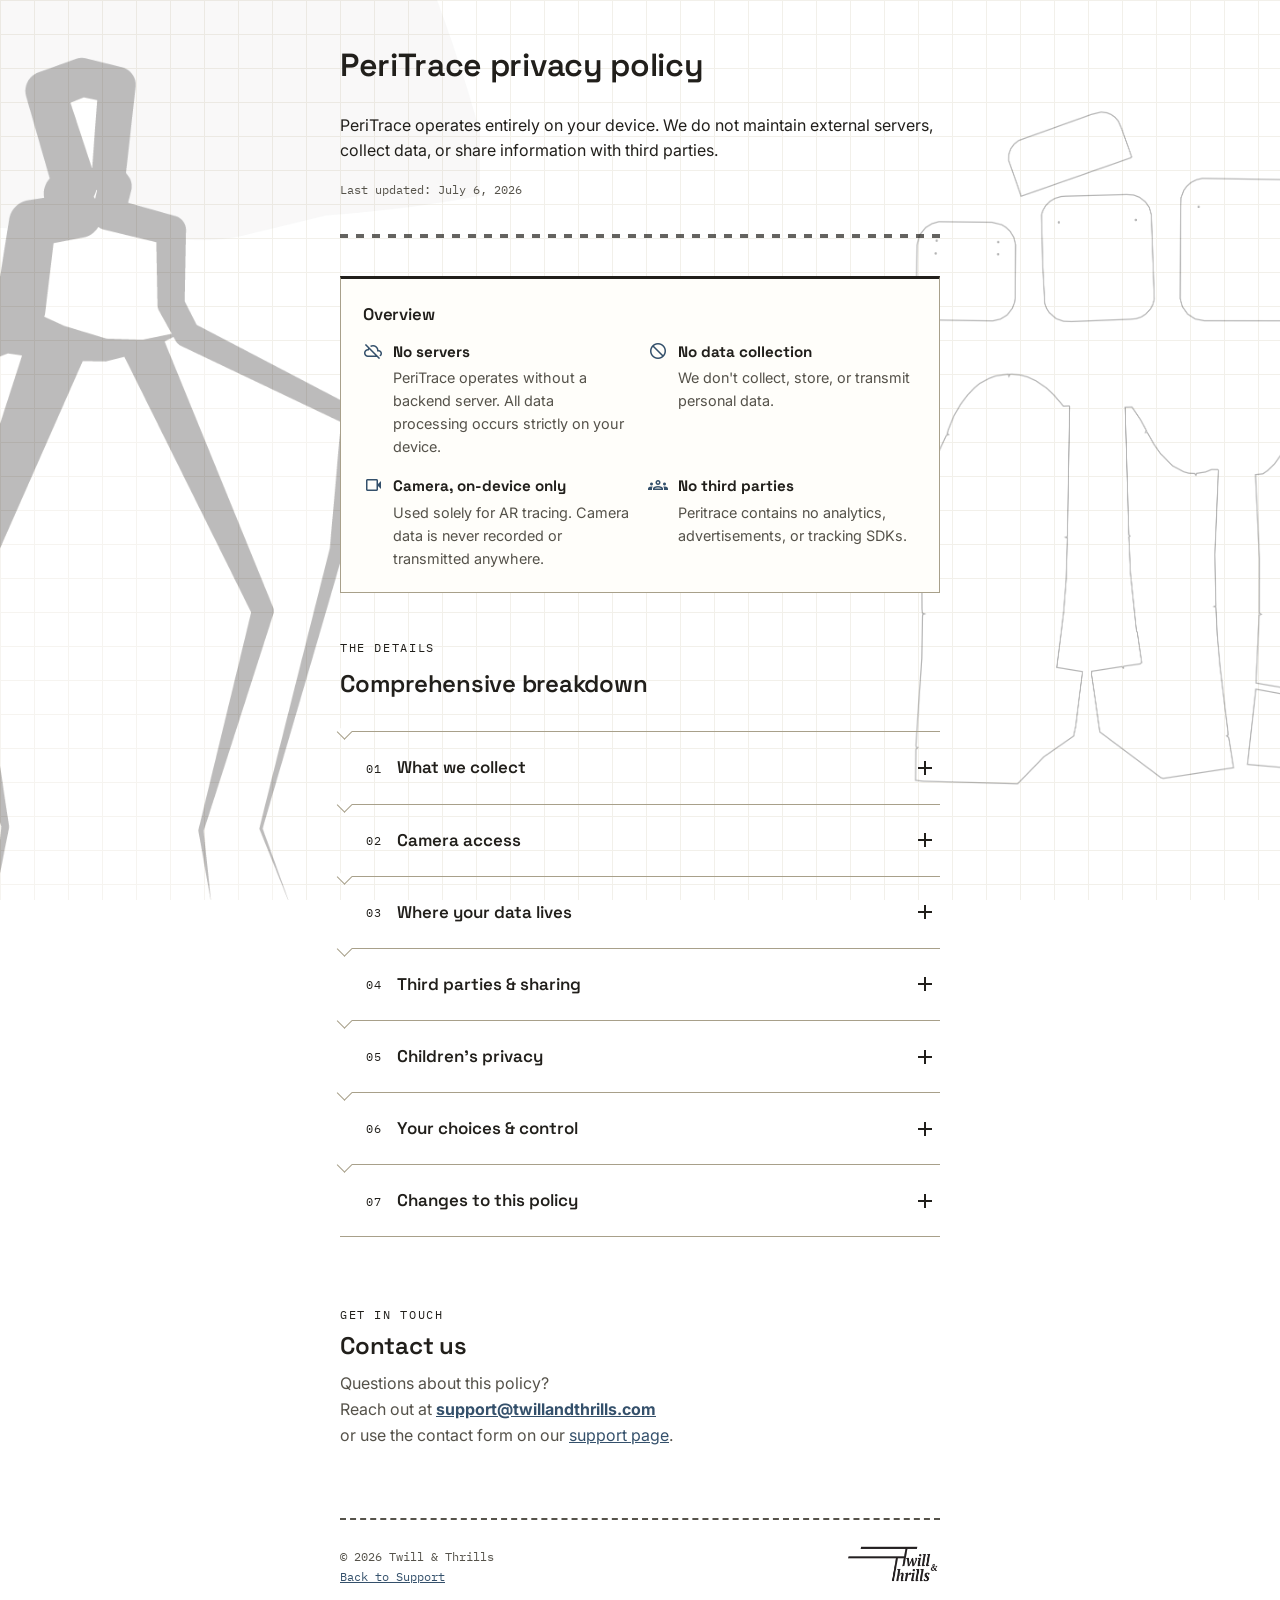
==== peritrace/privacy.html @ 460242a3 "minor updates" ====
<!DOCTYPE html>
<html lang="en">

<head>
  <meta charset="UTF-8">
  <meta name="viewport" content="width=device-width, initial-scale=1.0">
  <title>PeriTrace — Privacy Policy</title>
  <meta name="description" content="Privacy policy for PeriTrace: pattern tracer.">
  <link rel="preconnect" href="https://fonts.googleapis.com">
  <link rel="preconnect" href="https://fonts.gstatic.com" crossorigin>
  <link
    href="https://fonts.googleapis.com/css2?family=Space+Grotesk:wght@400;500;600;700&family=Inter:wght@400;500;600&family=IBM+Plex+Mono:wght@400;500&display=swap"
    rel="stylesheet">
  <link href="https://fonts.googleapis.com/css2?family=Material+Symbols+Outlined" rel="stylesheet">

  <link rel="stylesheet" href="styling.css">
</head>

<body>

  <div class="side-art left" aria-hidden="true">
    <img src="images/Side_Art_Left.png" alt="Left Side Art">
  </div>
  <div class="side-art right" aria-hidden="true">
    <img src="images/Side_Art_Right.png" alt="Right Side Art">
  </div>

  <div class="page">

    <header class="page-header">
      <h1>PeriTrace privacy policy</h1>
      <p>PeriTrace operates entirely on your device. We do not maintain external servers, collect data, or share information with third parties.</p>
      <p class="updated-tag">Last updated: July 6, 2026</p>
      <span class="stitch" aria-hidden="true"></span>
    </header>

    <div class="summary-box">
      <h3>Overview</h3>
      <div class="summary-grid">
        <div class="summary-item">
          <span class="material-symbols-outlined">cloud_off</span>
          <span class="txt"><strong>No servers</strong>PeriTrace operates without a backend server. All data processing occurs strictly on your device.</span>
        </div>
        <div class="summary-item">
          <span class="material-symbols-outlined">block</span>
          <span class="txt"><strong>No data collection</strong>We don't collect, store, or transmit personal data.</span>
        </div>
        <div class="summary-item">
          <span class="material-symbols-outlined">videocam</span>
          <span class="txt"><strong>Camera, on-device only</strong>Used solely for AR tracing. Camera data is never recorded or transmitted anywhere.</span>
        </div>
        <div class="summary-item">
          <span class="material-symbols-outlined">groups</span>
          <span class="txt"><strong>No third parties</strong>Peritrace contains no analytics, advertisements, or tracking SDKs.</span>
        </div>
      </div>
    </div>

    <section class="policy" aria-label="Privacy policy sections">
      <span class="eyebrow">The details</span>
      <h2>Comprehensive breakdown</h2>

      <div class="policy-list" id="policyList">

        <!-- 01 -->
        <div class="policy-item">
          <button class="policy-q" aria-expanded="false">
            <span class="policy-tag">01</span>
            <span class="policy-q-text">What we collect</span>
            <span class="policy-marker" aria-hidden="true"></span>
          </button>
          <div class="policy-a-wrap">
            <div class="policy-a-inner">
              <div class="policy-a">
                <p><strong>Nothing.</strong> PeriTrace operates entirely without a backend server, user accounts, or analytics and crash-reporting services embedded in the app. Consequently, no personal information—including names, email addresses, precise locations, device identifiers, or usage statistics—is collected or stored. All application operations remain strictly local to your device.</p>
                <p>The only exception occurs if you choose to <strong>email us directly</strong> through the support page's contact form — that opens your own mail app and sends a message from your own email address to ours. That message is handled like any other email you send, and only exists because you chose to send it.</p>
              </div>
            </div>
          </div>
        </div>

        <!-- 02 -->
        <div class="policy-item">
          <button class="policy-q" aria-expanded="false">
            <span class="policy-tag">02</span>
            <span class="policy-q-text">Camera access</span>
            <span class="policy-marker" aria-hidden="true"></span>
          </button>
          <div class="policy-a-wrap">
            <div class="policy-a-inner">
              <div class="policy-a">
                <p>PeriTrace requests <strong>camera permission</strong> so it can power its core AR pattern-tracing feature — detecting flat surfaces, showing the live camera feed, and letting you trace pattern pieces in augmented reality.</p>
                <ul>
                  <li>The camera feed is processed <strong>entirely on your device</strong> using Apple's ARKit framework.</li>
                  <li>PeriTrace does <strong>not</strong> record, save, or transmit the camera feed or any video/image frames.</li>
                  <li>Only the geometry you actively capture (vertices and marks you place while tracing) is kept, and it's stored as part of your pattern data — not as an image or video.</li>
                  <li>You can revoke camera access at any time in 
                    <br>
                    <strong>iOS Settings → PeriTrace → Camera</strong>.
                    <br>
                    Without it, the tracing feature won't work, but the rest of the app (pattern management and canvas - where pattern pieces are viewed and organized) will.</li>
                </ul>
              </div>
            </div>
          </div>
        </div>

        <!-- 03 -->
        <div class="policy-item">
          <button class="policy-q" aria-expanded="false">
            <span class="policy-tag">03</span>
            <span class="policy-q-text">Where your data lives</span>
            <span class="policy-marker" aria-hidden="true"></span>
          </button>
          <div class="policy-a-wrap">
            <div class="policy-a-inner">
              <div class="policy-a">
                <p>All patterns, pieces, and exported files you create in PeriTrace are stored <strong>locally on your
                  iPhone</strong>.</p>
                  <p>Saved files are stored locally in 
                    <br>
                    <strong>On My iPhone → PeriTrace → Saves</strong>
                    <br>
                    in the proprietary .peri format</p>
                  <p>Exported files are automatically saved to 
                    <br>
                    <strong>On My iPhone → PeriTrace → Exports</strong>
                    <br>
                    and will overwrite any existing files with identical names. These files are only shared elsewhere if you explicitly choose a destination in the iOS Share Sheet (e.g., saving to Files, AirDrop, or sending to another app).</p>
                <p>If you use iCloud device backups, your PeriTrace data may be included in that backup like any other app data — that's governed by Apple's iCloud terms, not by us, since we have no server-side involvement at any point.</p>
              </div>
            </div>
          </div>
        </div>

        <!-- 04 -->
        <div class="policy-item">
          <button class="policy-q" aria-expanded="false">
            <span class="policy-tag">04</span>
            <span class="policy-q-text">Third parties &amp; sharing</span>
            <span class="policy-marker" aria-hidden="true"></span>
          </button>
          <div class="policy-a-wrap">
            <div class="policy-a-inner">
              <div class="policy-a">
                <p>PeriTrace does not integrate third-party analytics, advertising, or tracking SDKs. Consequently, no user data is sold, rented, or distributed, as no data is collected or retained by the application.</p>
                <p>The app relies on Apple's built-in frameworks (such as ARKit) to function, which run locally under Apple's own platform policies. Apple's handling of on-device system frameworks is covered by Apple's own privacy practices, not by PeriTrace.</p>
              </div>
            </div>
          </div>
        </div>

        <!-- 05 -->
        <div class="policy-item">
          <button class="policy-q" aria-expanded="false">
            <span class="policy-tag">05</span>
            <span class="policy-q-text">Children's privacy</span>
            <span class="policy-marker" aria-hidden="true"></span>
          </button>
          <div class="policy-a-wrap">
            <div class="policy-a-inner">
              <div class="policy-a">
                <p>Because PeriTrace collects no personal data from anyone, it does not knowingly collect personal data from children either. The app is a general-purpose pattern-digitizing tool and is not directed at children.</p>
              </div>
            </div>
          </div>
        </div>

        <!-- 06 -->
        <div class="policy-item">
          <button class="policy-q" aria-expanded="false">
            <span class="policy-tag">06</span>
            <span class="policy-q-text">Your choices &amp; control</span>
            <span class="policy-marker" aria-hidden="true"></span>
          </button>
          <div class="policy-a-wrap">
            <div class="policy-a-inner">
              <div class="policy-a">
                <ul>
                  <li><strong>Camera permission:</strong> grant or revoke anytime in iOS Settings.</li>
                  <li><strong>Your patterns:</strong> live exclusively on your device. You can delete them at any time from within PeriTrace or manually via the iOS Files app. There's no cloud-based copies on our infrastructure to also delete.</li>
                  <li><strong>Uninstalling the app:</strong> permanently removes all locally stored PeriTrace data from your device (aside from any files you've separately exported or backed up elsewhere). However, to regulate trial features without using a tracking profile or an online account, a local numeric token tracking your used trial exports will be stored securely in the iOS keychain. Because of native iOS system behavior, Keychain tokens persist on your device even after uninstalling the app and will remain dormant unless the application is reinstalled</li>
                </ul>
              </div>
            </div>
          </div>
        </div>

        <!-- 07 -->
        <div class="policy-item">
          <button class="policy-q" aria-expanded="false">
            <span class="policy-tag">07</span>
            <span class="policy-q-text">Changes to this policy</span>
            <span class="policy-marker" aria-hidden="true"></span>
          </button>
          <div class="policy-a-wrap">
            <div class="policy-a-inner">
              <div class="policy-a">
                <p>If PeriTrace ever changes how it works — for example, if a future version adds an optional cloud
                  sync feature — this policy will be updated first, and the "Last updated" date above will reflect the
                  change. We will not start collecting data silently.</p>
              </div>
            </div>
          </div>
        </div>
      </div>
    </section>

    <section class="contact" id="contact">
      <span class="eyebrow">Get in touch</span>
      <h2>Contact us</h2>
      <p>Questions about this policy?
        <br>
        Reach out at <a href="mailto:support@twillandthrills.com"><strong>support@twillandthrills.com</strong></a>
        <br>
        or use the contact form on our <a href="support">support page</a>.</p>
    </section>

    <footer>
      <span>
        <div>© 2026 Twill &amp; Thrills</div>
        <div><a href="support">Back to Support</a></div>
      </span>
       <span>
        <img src="images/Logo_TwillAndThrills.png" alt="Twill & Thrills Logo" height="40">
      </span>
    </footer>

  </div>

  <script>
    // Accordion: only one open at a time
    const policyItems = document.querySelectorAll('.policy-item');
    policyItems.forEach(item => {
      const btn = item.querySelector('.policy-q');
      btn.addEventListener('click', () => {
        const isOpen = item.classList.contains('open');
        policyItems.forEach(i => {
          i.classList.remove('open');
          i.querySelector('.policy-q').setAttribute('aria-expanded', 'false');
        });
        if (!isOpen) {
          item.classList.add('open');
          btn.setAttribute('aria-expanded', 'true');
        }
      });
    });
  </script>

</body>

</html>
---- peritrace/styling.css ----
:root {
   --paper: #ffffff;
   --paper-deep: #ffffff;
   --ink: #211F1B;
   --ink-soft: #55524A;
   --thread: #211F1B;
   --thread-deep: #34506B;
   --chalk: #34506B;
   --line: #CFC8B4;
   --line-strong: #a8a08a;
   --card: #FFFEFA;
   --card-destructive: #FF0800;
   --radius: 2px;
   --opacity: 0.7;
   --side-art-opacity: 0.3;
}

* {
   box-sizing: border-box;
}

html {
   scroll-behavior: smooth;
}

body {
   margin: 0;
   background: var(--paper);
   color: var(--ink);
   font-family: 'Inter', system-ui, sans-serif;
   font-size: 16px;
   line-height: 1.6;
   -webkit-font-smoothing: antialiased;
}

/* --- background grid texture, evokes pattern paper --- */
body::before {
   content: "";
   position: fixed;
   inset: 0;
   background-image:
      linear-gradient(var(--line) 1px, transparent 1px),
      linear-gradient(90deg, var(--line) 1px, transparent 1px);
   background-size: 34px 34px;
   opacity: 0.28;
   pointer-events: none;
   z-index: 0;
}

h1,
h2,
h3 {
   font-family: 'Space Grotesk', sans-serif;
   font-weight: 600;
   letter-spacing: -0.01em;
   color: var(--ink);
}

.eyebrow {
   font-family: 'IBM Plex Mono', monospace;
   font-size: 0.72rem;
   letter-spacing: 0.14em;
   text-transform: uppercase;
   color: var(--thread);
}

a {
   color: var(--chalk);
}

/* ---------- fixed side art ---------- */
.side-art {
   position: fixed;
   top: 0;
   height: 100vh;
   z-index: 0;
   pointer-events: none;
   display: flex;
   align-items: top;
}

@media (min-width: 768px) {
   .side-art {
      width: 25vw;
   }
}

@media (min-width: 992px) {
   .side-art {
      width: 20vw;
   }
}

@media (min-width: 1200px) {
   .side-art {
      width: 25vw;
   }
}

.side-art.left {
   left: 0;
   top: 0;
   justify-content: flex-start;
   /* align-items: flex-start; */
}

.side-art.right {
   right: 0;
   justify-content: center;
   /* align-items: flex-start; */
}

.side-art img {
   width: 150%;
   height: auto;
   max-height: 100vh;
   object-fit: cover;
   opacity: var(--side-art-opacity);
   filter: sepia(6%) saturate(85%);
}

.side-art.left img {
   margin-left: 0px;
}

.side-art.right img {
   margin-right: 0px;
}

/* ---------- layout ---------- */
.page {
   position: relative;
   z-index: 2;
   margin: 0 auto;
   max-width: 100vw;
   padding: 0 20px 80px;
}

@media (min-width: 768px) {
   .page {
      margin-left: 25vw;
      margin-right: 0;
      max-width: 75vw;
   }
}

@media (min-width: 992px) {
   .page {
      margin-left: 20vw;
      margin-right: 20vw;
      max-width: 60vw;
   }
}

@media (min-width: 1200px) {
   .page {
      margin-left: 25vw;
      margin-right: 25vw;
      max-width: 50vw;
   }
}

/* ---------- header ---------- */

header {
   margin-top: 40px;
}

.updated-tag {
   font-family: 'IBM Plex Mono', monospace;
   font-size: 0.78rem;
   color: var(--ink-soft);
   margin-top: 10px;
}

.stitch {
   display: inline-block;
   width: 100%;
   height: 4px;
   margin-top: 22px;
   background-image: repeating-linear-gradient(90deg, var(--thread) 0 8px, transparent 8px 16px);
   opacity: var(--opacity);
}

/* ---------- FAQ list ---------- */
section.faq {
   margin-top: 20px;
   margin-bottom: 64px;
}

section.faq>h2 {
   font-size: 1.5rem;
   margin: 0 0 6px;
}

section.faq>.eyebrow {
   display: block;
   margin-bottom: 8px;
}

.faq-list {
   margin-top: 28px;
   border-top: 1px solid var(--line-strong);
}

.faq-item {
   border-bottom: 1px solid var(--line-strong);
   position: relative;
}

.faq-item::before {
   /* garment notch mark */
   content: "";
   position: absolute;
   left: -1px;
   top: 0;
   width: 10px;
   height: 10px;
   background: var(--paper);
   border-right: 1px solid var(--line-strong);
   border-bottom: 1px solid var(--line-strong);
   transform: translateY(-50%) rotate(45deg);
}

.faq-q {
   all: unset;
   display: flex;
   align-items: center;
   gap: 16px;
   width: 100%;
   padding: 22px 6px 22px 26px;
   cursor: pointer;
   box-sizing: border-box;
}

.faq-q:focus-visible {
   outline: 2px solid var(--chalk);
   outline-offset: 2px;
}

.faq-tag {
   font-family: 'IBM Plex Mono', monospace;
   font-size: 0.72rem;
   color: var(--thread);
   letter-spacing: 0.06em;
   flex: 0 0 auto;
   padding-top: 2px;
}

.faq-q-text {
   font-family: 'Space Grotesk', sans-serif;
   font-weight: 600;
   font-size: 1.06rem;
   flex: 1 1 auto;
}

.faq-marker {
   flex: 0 0 auto;
   width: 18px;
   height: 18px;
   position: relative;
}

.faq-marker::before,
.faq-marker::after {
   content: "";
   position: absolute;
   background: var(--ink);
   top: 50%;
   left: 50%;
   transform: translate(-50%, -50%);
   transition: transform 0.25s ease, opacity 0.2s ease;
}

.faq-marker::before {
   width: 14px;
   height: 2px;
}

.faq-marker::after {
   width: 2px;
   height: 14px;
}

.faq-item.open .faq-marker::after {
   transform: translate(-50%, -50%) rotate(90deg);
   opacity: 0;
}

.faq-item.open .faq-marker::before {
   background: var(--thread);
}

.faq-a-wrap {
   display: grid;
   grid-template-rows: 0fr;
   transition: grid-template-rows 0.32s ease;
}

.faq-item.open .faq-a-wrap {
   grid-template-rows: 1fr;
}

.faq-a-inner {
   overflow: hidden;
}

.faq-a {
   padding: 0 6px 28px 26px;
   color: var(--ink-soft);
   font-size: 0.98rem;
   border-top: 1px dashed var(--line-strong);
   margin-top: -1px;
   padding-top: 18px;
}

.faq-a p {
   margin: 0 0 12px;
}

.faq-a p:last-child {
   margin-bottom: 0;
}

.faq-a ul {
   margin: 0 0 14px;
   padding-left: 20px;
}

.faq-a li {
   margin-bottom: 8px;
}

.faq-a strong {
   color: var(--ink);
}

.faq-a .sub-note {
   background: var(--card);
   border: 1px solid var(--line);
   border-left: 3px solid var(--chalk);
   padding: 12px 14px;
   font-size: 0.9rem;
   margin: 14px 0;
}

.faq-a .sub-note.tip {
   border-left-color: var(--thread);
}

.button {
   display: inline-flex;
   align-items: center;
   justify-content: center;
   vertical-align: middle;
   gap: 6px;
   width: 80px;
   height: 20px;
   padding: 2px 10px 2px 10px;
   font-family: 'IBM Plex Mono', monospace;
   font-size: 0.82rem;
   color: var(--ink);
   background: var(--card);
   border: 1px solid var(--line-strong);
   border-radius: 50%;
   white-space: nowrap;
}

.btn-capsule {
   padding: 2px 10px 2px 10px;
   border-radius: 20px;
}

.btn-circle {
   width: 30px !important;
   height: 30px !important;
   padding: 5px;
   border-radius: 50%;
}

.btn-plain {
   width: 60px !important;
   padding: 5px !important;
   border: 0 !important;
}

.btn-plain-long {
   width: 120px !important;
   padding: 5px !important;
   border: 0 !important;
}

.button.destructive {
   background: var(--card-destructive) !important;
   border: 0 !important;
   color: #fff !important;
}

.button.done {
   color: #007AFF !important;
}

.button.cancel span.material-symbols-outlined {
   font-size: 20px !important;
   height: 18px !important;
}

.button span,
.button .material-symbols-outlined {
   display: inline-flex;
   align-items: center;
   justify-content: center;
   font-size: 15px;
   height: 15px;
   flex-shrink: 0;
}

.fmt-grid {
   display: grid;
   grid-template-columns: repeat(auto-fit, minmax(150px, 1fr));
   gap: 12px;
   margin: 14px 0 4px;
}

.fmt-card {
   background: var(--card);
   border: 1px solid var(--line-strong);
   padding: 14px;
}

.fmt-card b {
   font-family: 'Space Grotesk', sans-serif;
   color: var(--thread);
   display: block;
   margin-bottom: 4px;
   font-size: 0.95rem;
}

.fmt-card span {
   font-size: 0.86rem;
   color: var(--ink-soft);
}

/* ---------- bug report callout ---------- */
.callout {
   background: var(--card);
   border: 1px solid var(--line-strong);
   border-top: 3px solid var(--thread);
   padding: 20px 20px 20px;
   margin: 40px 0 40px;
}

.callout h3 {
   margin: 0 0 8px;
   font-size: 1.2rem;
}

.callout p {
   margin: 0;
   color: var(--ink-soft);
}

.callout a.jump {
   display: inline-block;
   margin-top: 14px;
   font-family: 'IBM Plex Mono', monospace;
   font-size: 0.82rem;
   color: var(--thread-deep);
   text-decoration: none;
   border-bottom: 1px dashed var(--thread-deep);
}

/* ---------- contact form ---------- */
section.contact {
   scroll-margin-top: 40px;
}

section.contact h2 {
   font-size: 1.5rem;
   margin: 0 0 6px;
}

section.contact>p {
   color: var(--ink-soft);
   margin: 0 0 28px;
   max-width: 50ch;
}

.ticket {
   background: var(--card);
   border: 1px solid var(--line-strong);
   padding: 20px;
   position: relative;
}

.ticket::before {
   content: "";
   position: absolute;
   inset: 8px;
   border: 1px dashed var(--line);
   pointer-events: none;
}

.field {
   margin-bottom: 20px;
}

.field label {
   display: block;
   font-family: 'IBM Plex Mono', monospace;
   font-size: 0.74rem;
   text-transform: uppercase;
   letter-spacing: 0.08em;
   color: var(--ink-soft);
   margin-bottom: 6px;
}

.field input,
.field select,
.field textarea {
   width: 100%;
   font-family: 'Inter', sans-serif;
   font-size: 0.98rem;
   color: var(--ink);
   background: transparent;
   border: none;
   border-bottom: 1px solid var(--line-strong);
   padding: 8px 2px;
   outline: none;
   transition: border-color 0.2s ease;
}

.field textarea {
   resize: vertical;
   min-height: 100px;
   border: 1px solid var(--line-strong);
   padding: 10px;
}

.field input:focus,
.field select:focus,
.field textarea:focus {
   border-color: var(--thread);
}

.field-row {
   display: grid;
   grid-template-columns: 1fr 1fr;
   gap: 20px;
}

@media (max-width: 768px) {
   .field-row {
      grid-template-columns: 1fr;
   }
}

.send-btn {
   font-family: 'Space Grotesk', sans-serif;
   font-weight: 600;
   font-size: 0.98rem;
   background: var(--thread);
   color: #fff;
   border: none;
   padding: 13px 28px;
   cursor: pointer;
   display: inline-flex;
   align-items: center;
   gap: 10px;
   transition: background 0.18s ease, transform 0.12s ease;
}

.send-btn:hover {
   background: var(--thread-deep);
}

.send-btn:active {
   transform: translateY(1px);
}

.send-btn svg {
   width: 16px;
   height: 16px;
}

.form-note {
   font-size: 0.82rem;
   color: var(--ink-soft);
   margin-top: 14px;
}

.form-status {
   font-size: 0.85rem;
   margin-top: 12px;
   font-family: 'IBM Plex Mono', monospace;
   color: var(--chalk);
   display: none;
}

.form-status.show {
   display: block;
}

footer {
   margin-top: 70px;
   padding-top: 24px;
   border-top: 2px dashed;
   font-family: 'IBM Plex Mono', monospace;
   font-size: 0.78rem;
   color: var(--ink-soft);
   display: flex;
   justify-content: space-between;
   align-items: center;
   flex-wrap: wrap;
   gap: 10px;
}

@media (max-width: 992px) {
   .side-art.right {
      display: none;
   }
}

@media (max-width: 768px) {
   .side-art.left {
      display: none;
   }
}

@media (prefers-reduced-motion: reduce) {
   html {
      scroll-behavior: auto;
   }

   .faq-a-wrap,
   .faq-marker::before,
   .faq-marker::after,
   .send-btn {
      transition: none;
   }
}




/* ---------- privacy policy ---------- */

/* ---------- summary box ---------- */
.summary-box {
   background: var(--card);
   border: 1px solid var(--line-strong);
   border-top: 3px solid var(--thread);
   padding: 22px 22px;
   margin: 30px 0 46px;
}

.summary-box h3 {
   margin: 0 0 12px;
   font-size: 1.05rem;
}

.summary-grid {
   display: grid;
   grid-template-columns: repeat(auto-fit, minmax(150px, 1fr));
   gap: 14px;
}

@media (max-width: 1600px) {
   .summary-grid {
      grid-template-columns: repeat(2, 1fr); 
      gap: 16px;
   }
}

.summary-item {
   display: flex;
   gap: 10px;
   align-items: flex-start;
}

.summary-item .material-symbols-outlined {
   color: var(--chalk);
   font-size: 20px;
   flex: 0 0 auto;
   margin-top: 1px;
}

.summary-item span.txt {
   font-size: 0.9rem;
   color: var(--ink-soft);
}

.summary-item span.txt strong {
   color: var(--ink);
   display: block;
   font-family: 'Space Grotesk', sans-serif;
   font-size: 0.95rem;
   margin-bottom: 2px;
}


/* ---------- policy accordion (mirrors FAQ pattern) ---------- */
    section.policy {
      margin-top: 20px;
      margin-bottom: 64px;
    }

    section.policy > h2 {
      font-size: 1.5rem;
      margin: 0 0 6px;
    }

    section.policy > .eyebrow {
      display: block;
      margin-bottom: 8px;
    }

    .policy-list {
      margin-top: 28px;
      border-top: 1px solid var(--line-strong);
    }

    .policy-item {
      border-bottom: 1px solid var(--line-strong);
      position: relative;
    }

    .policy-item::before {
      content: "";
      position: absolute;
      left: -1px;
      top: 0;
      width: 10px;
      height: 10px;
      background: var(--paper);
      border-right: 1px solid var(--line-strong);
      border-bottom: 1px solid var(--line-strong);
      transform: translateY(-50%) rotate(45deg);
    }

    .policy-q {
      all: unset;
      display: flex;
      align-items: center;
      gap: 16px;
      width: 100%;
      padding: 22px 6px 22px 26px;
      cursor: pointer;
      box-sizing: border-box;
    }

    .policy-q:focus-visible {
      outline: 2px solid var(--chalk);
      outline-offset: 2px;
    }

    .policy-tag {
      font-family: 'IBM Plex Mono', monospace;
      font-size: 0.72rem;
      color: var(--thread);
      letter-spacing: 0.06em;
      flex: 0 0 auto;
      padding-top: 2px;
    }

    .policy-q-text {
      font-family: 'Space Grotesk', sans-serif;
      font-weight: 600;
      font-size: 1.06rem;
      flex: 1 1 auto;
    }

    .policy-marker {
      flex: 0 0 auto;
      width: 18px;
      height: 18px;
      position: relative;
    }

    .policy-marker::before,
    .policy-marker::after {
      content: "";
      position: absolute;
      background: var(--ink);
      top: 50%;
      left: 50%;
      transform: translate(-50%, -50%);
      transition: transform 0.25s ease, opacity 0.2s ease;
    }

    .policy-marker::before {
      width: 14px;
      height: 2px;
    }

    .policy-marker::after {
      width: 2px;
      height: 14px;
    }

    .policy-item.open .policy-marker::after {
      transform: translate(-50%, -50%) rotate(90deg);
      opacity: 0;
    }

    .policy-item.open .policy-marker::before {
      background: var(--thread);
    }

    .policy-a-wrap {
      display: grid;
      grid-template-rows: 0fr;
      transition: grid-template-rows 0.32s ease;
    }

    .policy-item.open .policy-a-wrap {
      grid-template-rows: 1fr;
    }

    .policy-a-inner {
      overflow: hidden;
    }

    .policy-a {
      padding: 0 6px 28px 26px;
      color: var(--ink-soft);
      font-size: 0.98rem;
      border-top: 1px dashed var(--line-strong);
      margin-top: -1px;
      padding-top: 18px;
    }

    .policy-a p {
      margin: 0 0 12px;
    }

    .policy-a p:last-child {
      margin-bottom: 0;
    }

    .policy-a ul {
      margin: 0 0 14px;
      padding-left: 20px;
    }

    .policy-a li {
      margin-bottom: 8px;
    }

    .policy-a strong {
      color: var(--ink);
    }
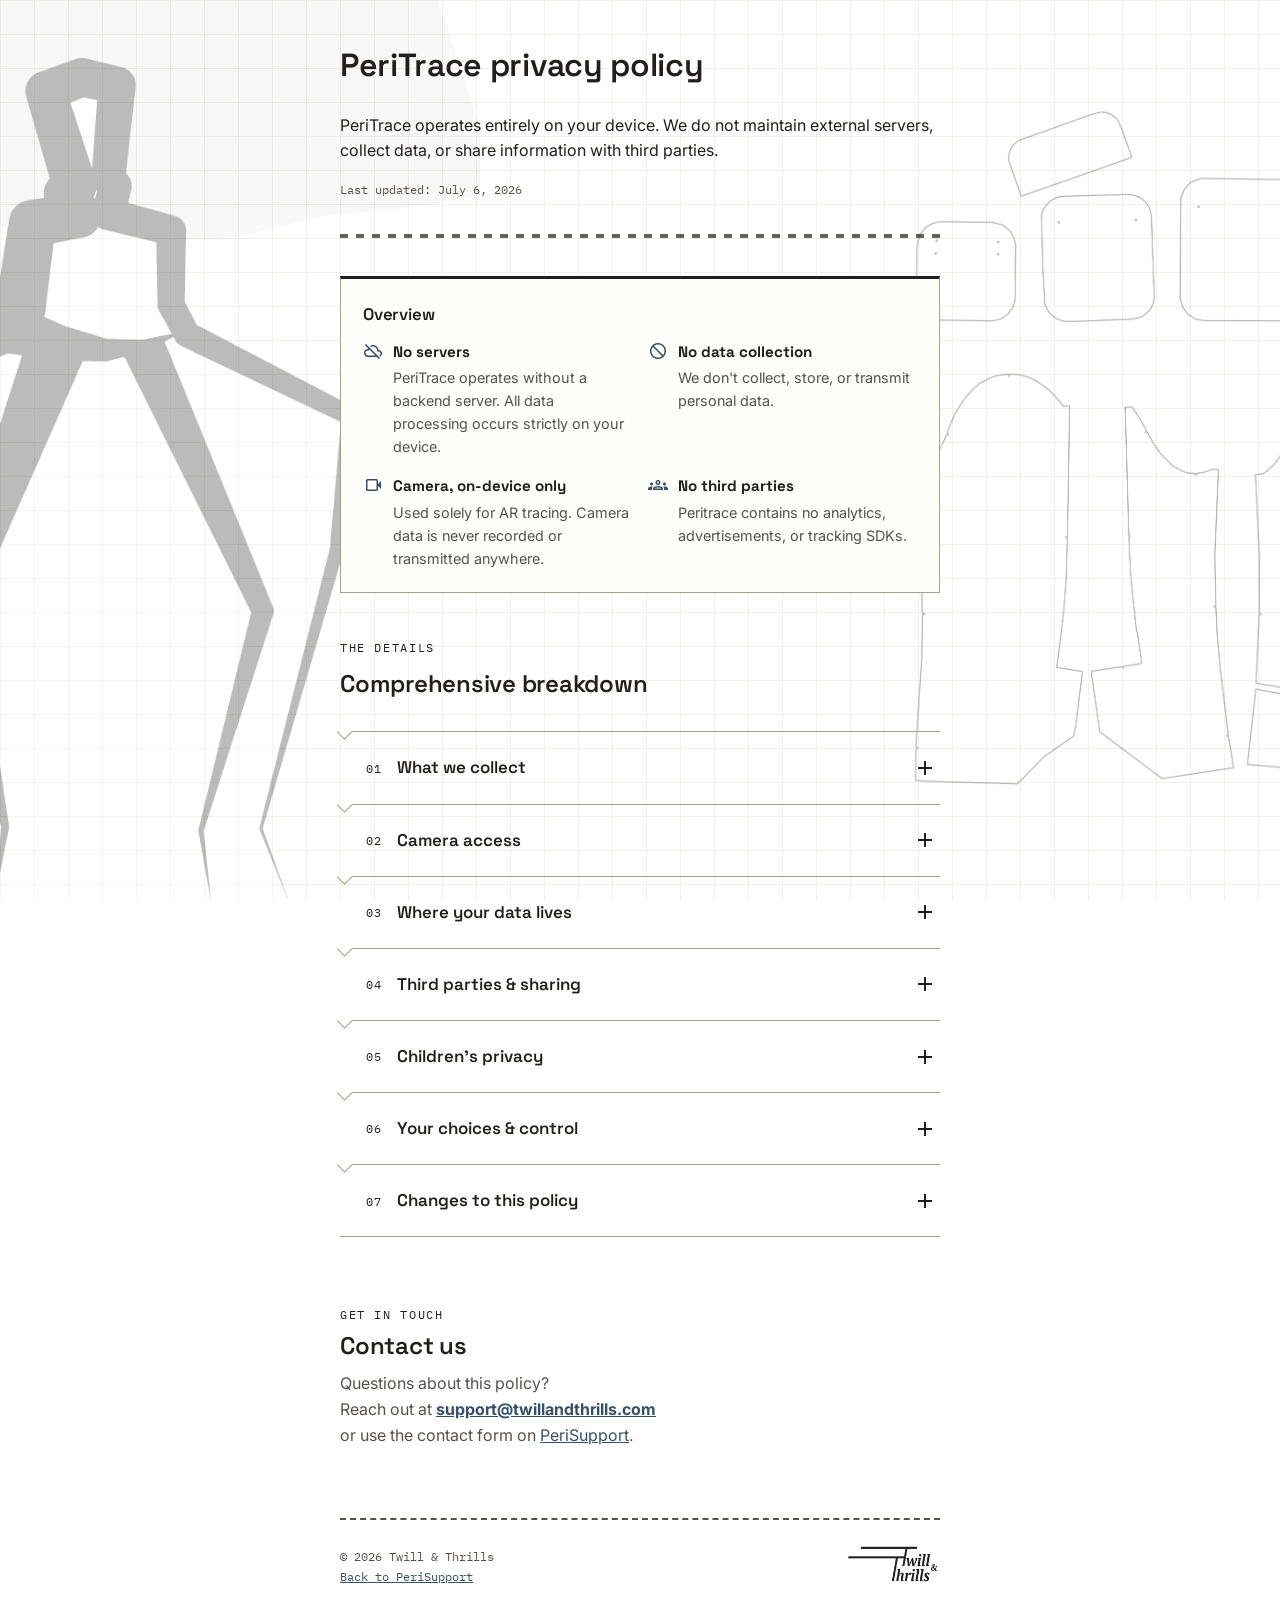
==== commit 441458e0: "Update privacy.html" ====
--- a/peritrace/privacy.html
+++ b/peritrace/privacy.html
@@ -28,7 +28,7 @@
   <div class="page">
 
     <header class="page-header">
-      <h1>PeriTrace privacy policy</h1>
+      <h1>PeriTrace <span style="white-space: nowrap;">privacy policy</span></h1>
       <p>PeriTrace operates entirely on your device. We do not maintain external servers, collect data, or share information with third parties.</p>
       <p class="updated-tag">Last updated: July 6, 2026</p>
       <span class="stitch" aria-hidden="true"></span>
@@ -117,12 +117,12 @@
               <div class="policy-a">
                 <p>All patterns, pieces, and exported files you create in PeriTrace are stored <strong>locally on your
                   iPhone</strong>.</p>
-                  <p>Saved files are stored locally in 
+                  <p>Saved files are stored locally in:
                     <br>
                     <strong>On My iPhone → PeriTrace → Saves</strong>
                     <br>
                     in the proprietary .peri format</p>
-                  <p>Exported files are automatically saved to 
+                  <p>Exported files are automatically saved to:
                     <br>
                     <strong>On My iPhone → PeriTrace → Exports</strong>
                     <br>
@@ -213,13 +213,13 @@
         <br>
         Reach out at <a href="mailto:support@twillandthrills.com"><strong>support@twillandthrills.com</strong></a>
         <br>
-        or use the contact form on our <a href="support">support page</a>.</p>
+        or use the contact form on <a href="support">PeriSupport</a>.</p>
     </section>
 
     <footer>
       <span>
         <div>© 2026 Twill &amp; Thrills</div>
-        <div><a href="support">Back to Support</a></div>
+        <div><a href="support">Back to PeriSupport</a></div>
       </span>
        <span>
         <img src="images/Logo_TwillAndThrills.png" alt="Twill & Thrills Logo" height="40">
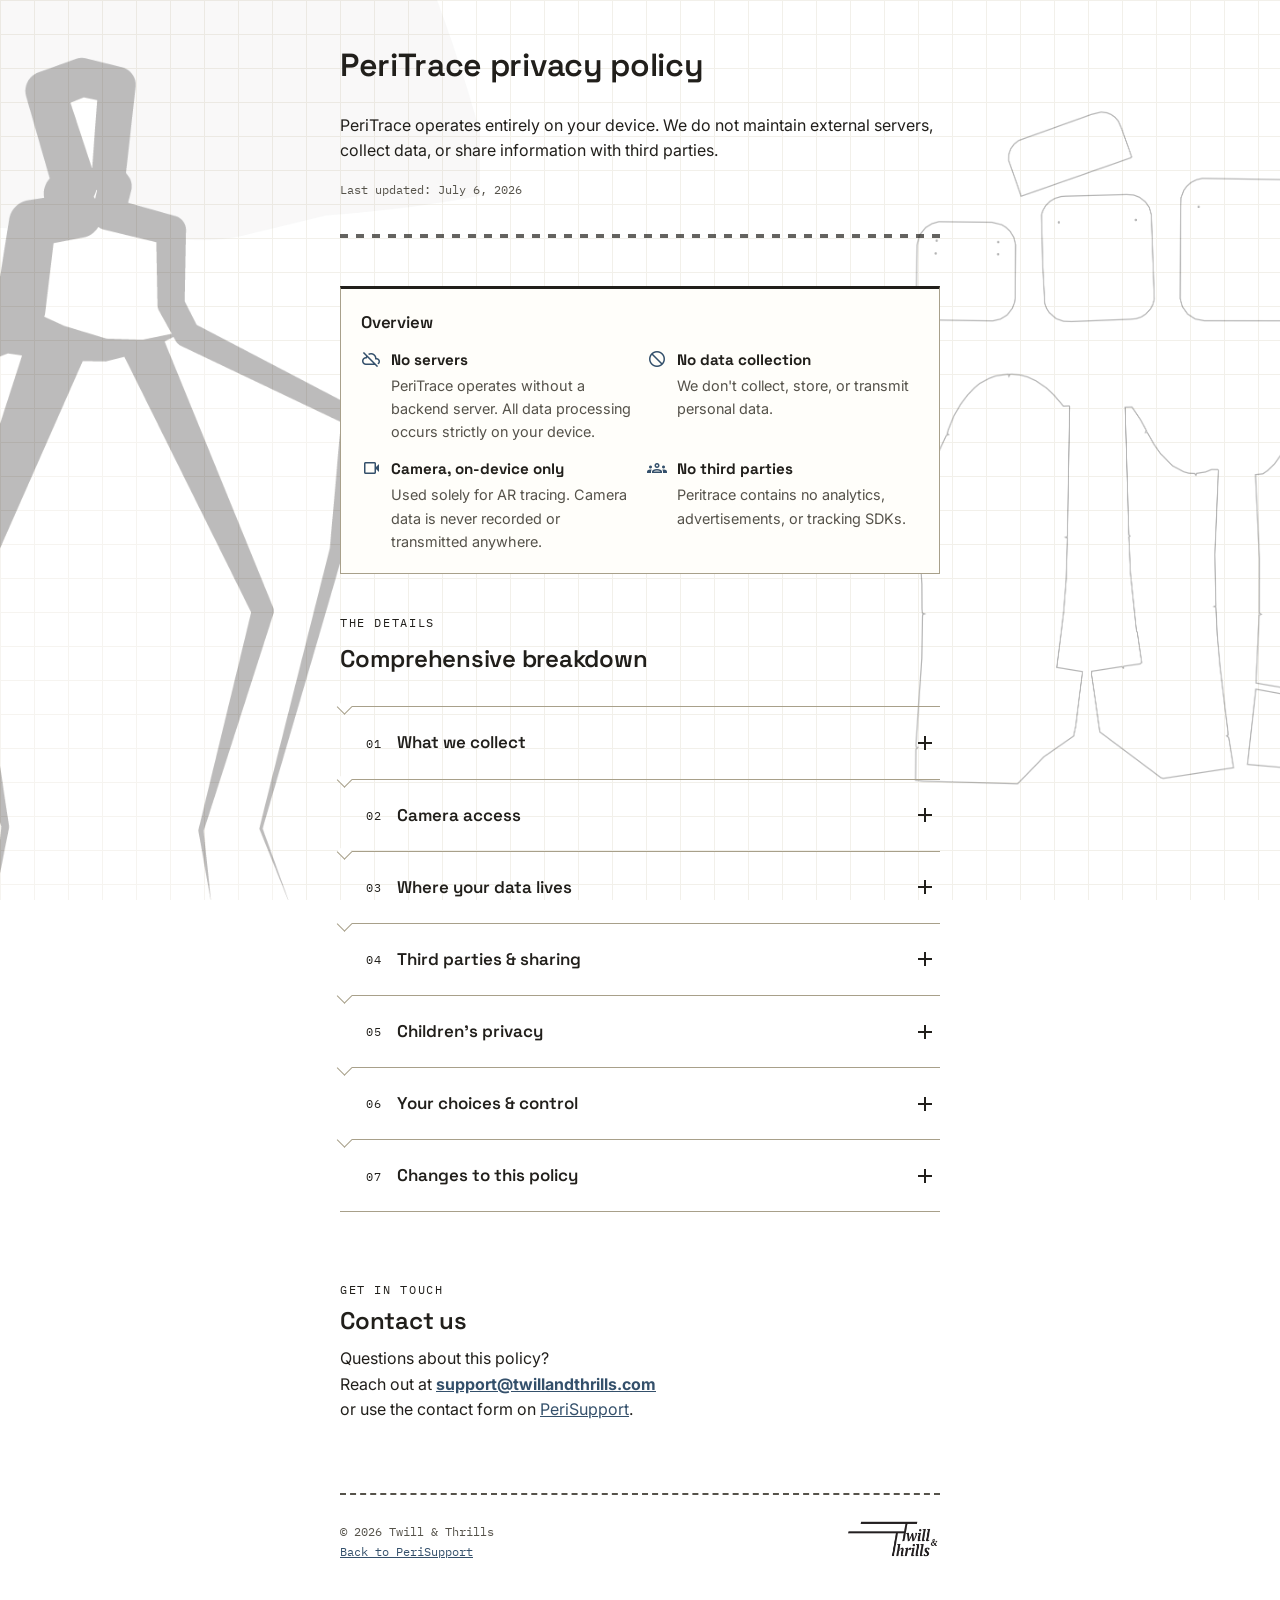
==== commit e96b633d: "minor updates" ====
--- a/peritrace/privacy.html
+++ b/peritrace/privacy.html
@@ -209,11 +209,12 @@
     <section class="contact" id="contact">
       <span class="eyebrow">Get in touch</span>
       <h2>Contact us</h2>
-      <p>Questions about this policy?
-        <br>
-        Reach out at <a href="mailto:support@twillandthrills.com"><strong>support@twillandthrills.com</strong></a>
-        <br>
-        or use the contact form on <a href="support">PeriSupport</a>.</p>
+      <div>
+          Questions about this policy?
+          <br>
+          <span class="nowrap">Reach out at <a href="mailto:support@twillandthrills.com"><strong>support@twillandthrills.com</strong></a></span> 
+          <span class="nowrap">or use the contact form on <a href="support">PeriSupport</a>.</span>
+        </div>
     </section>
 
     <footer>
--- a/peritrace/styling.css
+++ b/peritrace/styling.css
@@ -128,6 +128,11 @@
 }
 
 /* ---------- layout ---------- */
+
+.nowrap {
+   white-space: nowrap;
+}
+
 .page {
    position: relative;
    z-index: 2;
@@ -647,11 +652,12 @@
 
 /* ---------- summary box ---------- */
 .summary-box {
+   font-size: 0.9rem;
    background: var(--card);
    border: 1px solid var(--line-strong);
    border-top: 3px solid var(--thread);
-   padding: 22px 22px;
-   margin: 30px 0 46px;
+   padding: 20px 20px 20px;
+   margin: 40px 0 40px;
 }
 
 .summary-box h3 {
@@ -661,14 +667,21 @@
 
 .summary-grid {
    display: grid;
-   grid-template-columns: repeat(auto-fit, minmax(150px, 1fr));
+   grid-template-columns: 1fr;
    gap: 14px;
 }
 
-@media (max-width: 1600px) {
+@media (min-width: 768px) {
    .summary-grid {
-      grid-template-columns: repeat(2, 1fr); 
-      gap: 16px;
+      grid-template-columns: repeat(2, 1fr);
+   }
+}
+
+@media (min-width: 1600px) {
+   .summary-grid {
+      grid-template-columns: none;
+      grid-auto-flow: column; 
+      grid-auto-columns: minmax(150px, 1fr);
    }
 }
 
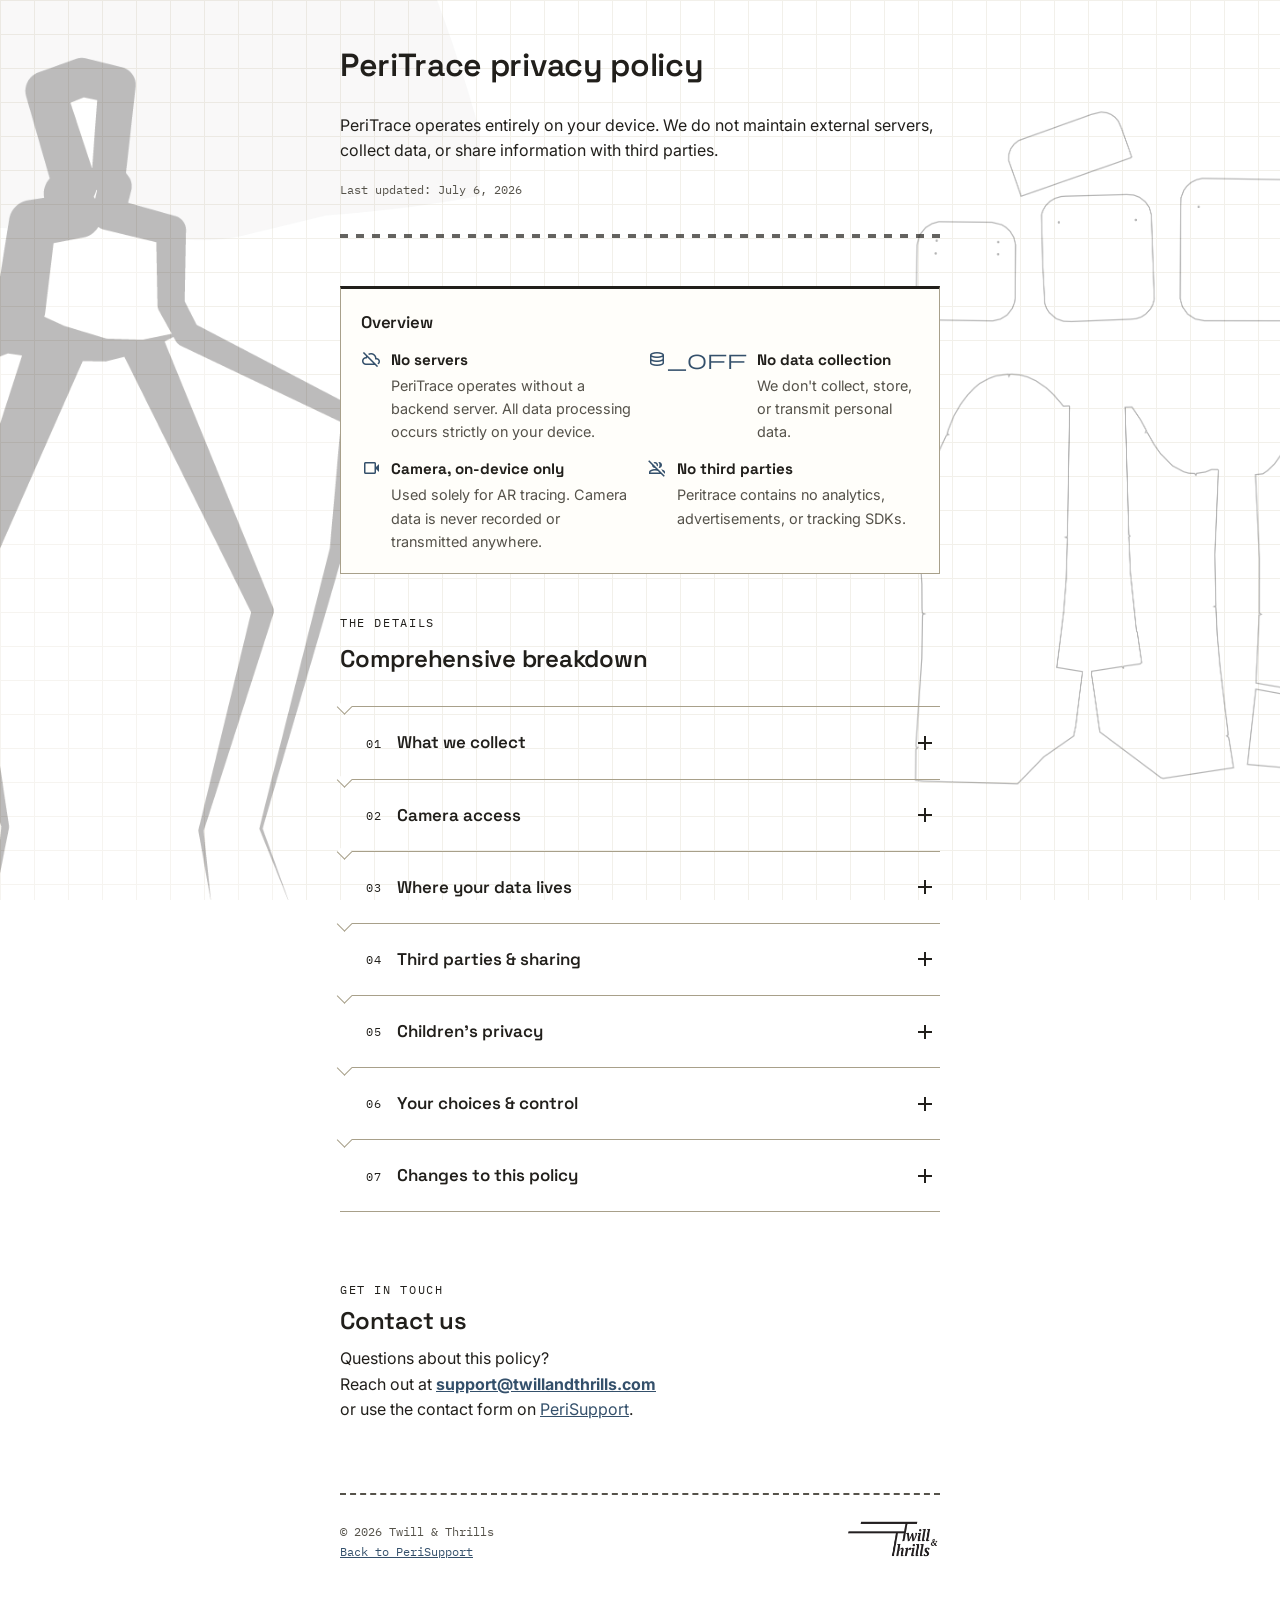
==== commit 8ea8b22d: "Update privacy.html" ====
--- a/peritrace/privacy.html
+++ b/peritrace/privacy.html
@@ -42,7 +42,7 @@
           <span class="txt"><strong>No servers</strong>PeriTrace operates without a backend server. All data processing occurs strictly on your device.</span>
         </div>
         <div class="summary-item">
-          <span class="material-symbols-outlined">block</span>
+          <span class="material-symbols-outlined">database_off</span>
           <span class="txt"><strong>No data collection</strong>We don't collect, store, or transmit personal data.</span>
         </div>
         <div class="summary-item">
@@ -50,7 +50,7 @@
           <span class="txt"><strong>Camera, on-device only</strong>Used solely for AR tracing. Camera data is never recorded or transmitted anywhere.</span>
         </div>
         <div class="summary-item">
-          <span class="material-symbols-outlined">groups</span>
+          <span class="material-symbols-outlined">group_off</span>
           <span class="txt"><strong>No third parties</strong>Peritrace contains no analytics, advertisements, or tracking SDKs.</span>
         </div>
       </div>
--- a/peritrace/styling.css
+++ b/peritrace/styling.css
@@ -652,7 +652,6 @@
 
 /* ---------- summary box ---------- */
 .summary-box {
-   font-size: 0.9rem;
    background: var(--card);
    border: 1px solid var(--line-strong);
    border-top: 3px solid var(--thread);
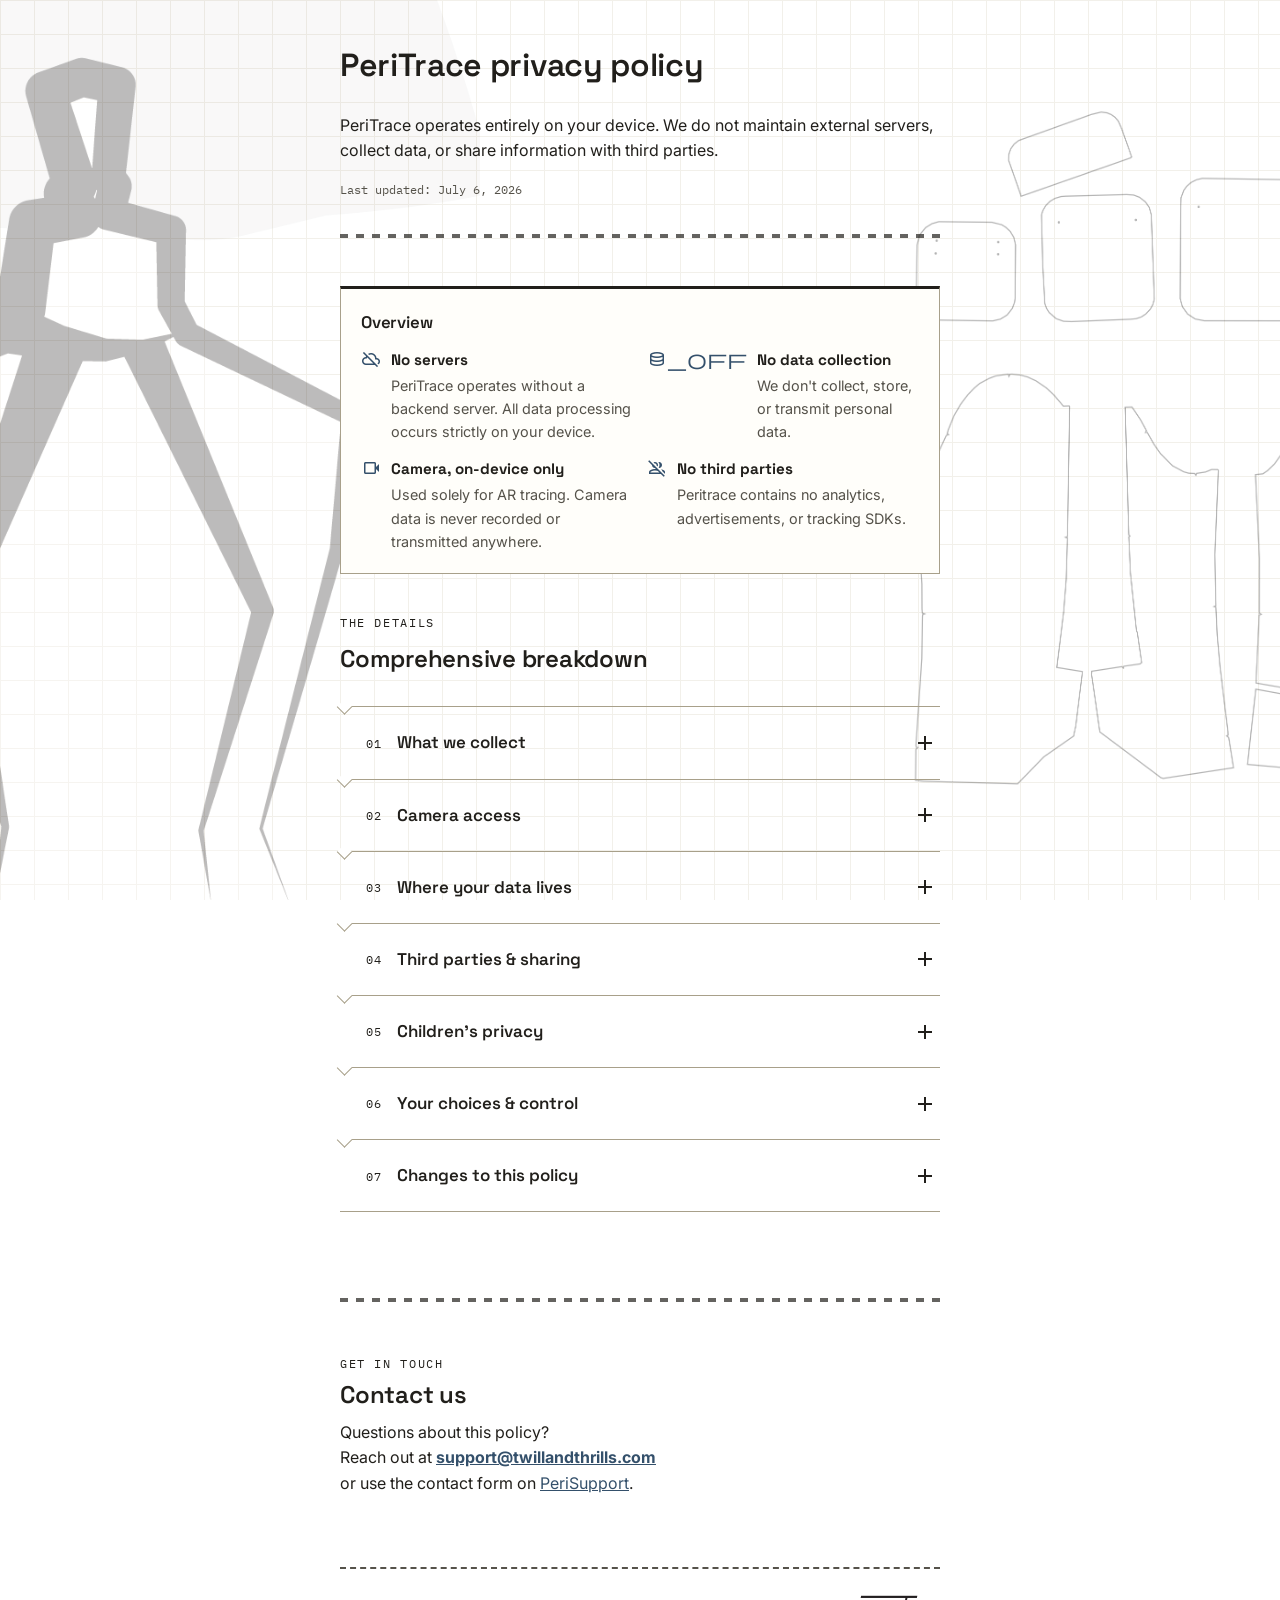
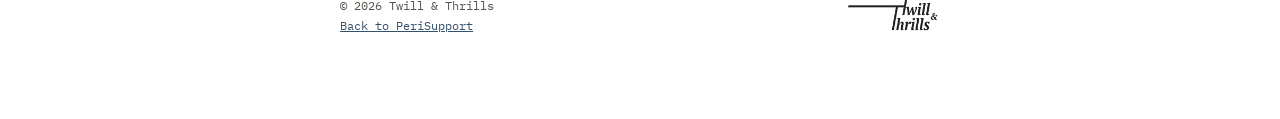
==== commit c0022a75: "minor updates" ====
--- a/peritrace/privacy.html
+++ b/peritrace/privacy.html
@@ -205,6 +205,8 @@
         </div>
       </div>
     </section>
+
+    <span class="stitch" aria-hidden="true"></span>
 
     <section class="contact" id="contact">
       <span class="eyebrow">Get in touch</span>
--- a/peritrace/styling.css
+++ b/peritrace/styling.css
@@ -477,7 +477,7 @@
 
 /* ---------- contact form ---------- */
 section.contact {
-   scroll-margin-top: 40px;
+   margin: 40px 0 40px;
 }
 
 section.contact h2 {
